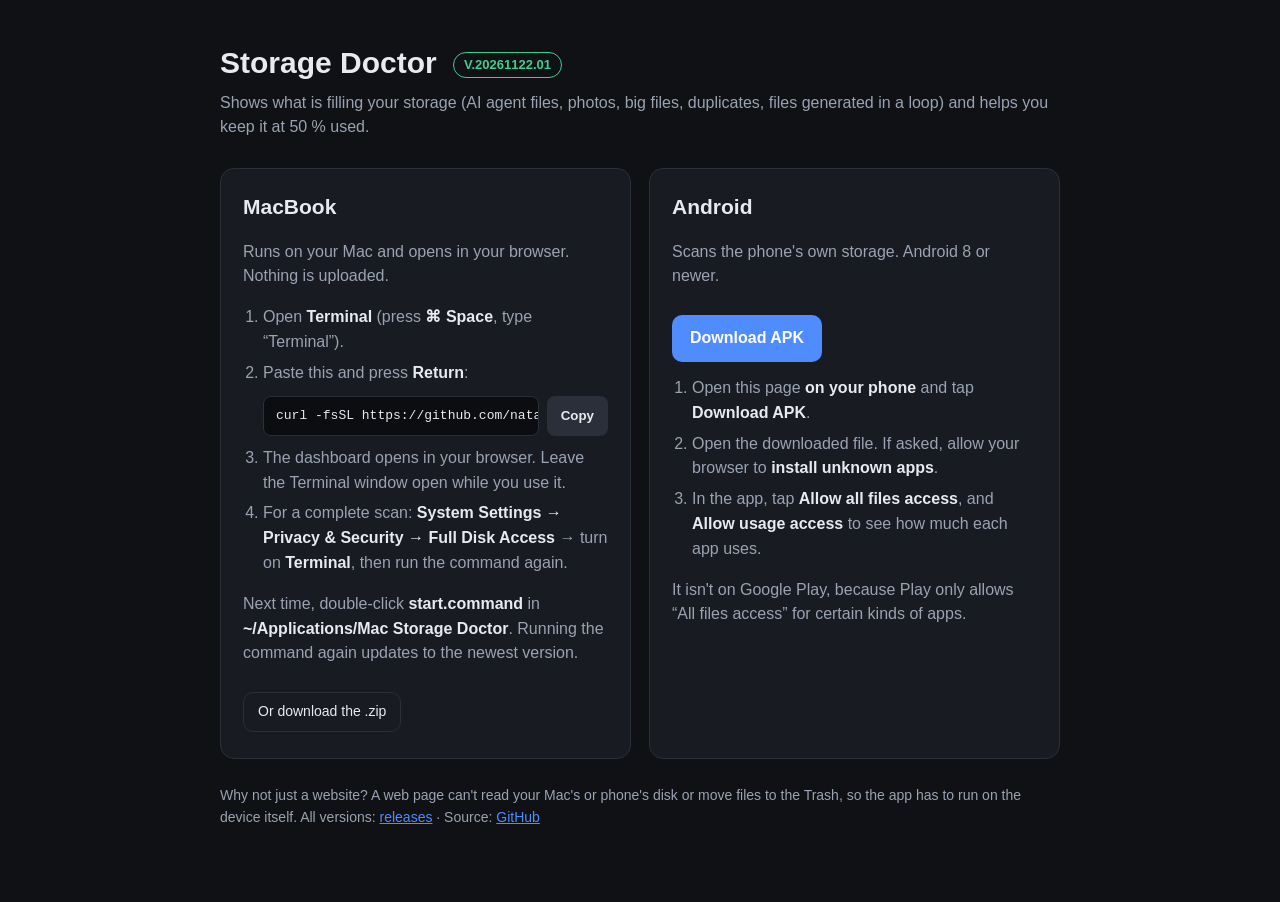
==== docs/index.html @ 53446022 "Release V.20261122.01: install page, Mac one-line installer, release build script Co-Authored-By: De" ====
<!doctype html>
<html lang="en">
<head>
<meta charset="utf-8">
<meta name="viewport" content="width=device-width, initial-scale=1">
<title>Storage Doctor: install for Mac and Android</title>
<style>
  :root { --bg:#0f1115; --card:#181b22; --line:#2a2f3a; --text:#e8eaf0; --muted:#9aa3b2; --accent:#4f8cff; --ok:#3ecf8e; }
  * { box-sizing: border-box; }
  body { margin:0; font:16px/1.55 -apple-system, BlinkMacSystemFont, "Segoe UI", Roboto, sans-serif; background:var(--bg); color:var(--text); }
  main { max-width:880px; margin:0 auto; padding:40px 20px 60px; }
  h1 { font-size:30px; margin:0 0 4px; }
  .ver { display:inline-block; font-size:13px; color:var(--ok); border:1px solid var(--ok); border-radius:999px; padding:2px 10px; margin-left:8px; vertical-align:middle; }
  .lead { color:var(--muted); margin:0 0 28px; }
  .grid { display:grid; grid-template-columns:repeat(auto-fit, minmax(320px, 1fr)); gap:18px; }
  .card { background:var(--card); border:1px solid var(--line); border-radius:14px; padding:22px; }
  .card h2 { margin:0 0 6px; font-size:21px; }
  .card p, .card li { color:var(--muted); }
  ol { padding-left:20px; margin:10px 0 0; }
  li { margin:6px 0; }
  b, strong { color:var(--text); }
  .btn { display:inline-block; background:var(--accent); color:#fff; text-decoration:none; font-weight:600; padding:11px 18px; border-radius:10px; margin:10px 0 4px; }
  .btn.alt { background:transparent; border:1px solid var(--line); color:var(--text); font-weight:500; padding:8px 14px; font-size:14px; }
  .cmd { display:flex; gap:8px; align-items:stretch; margin:10px 0; }
  code.c { flex:1; background:#0b0d11; border:1px solid var(--line); border-radius:8px; padding:10px 12px; font:13px/1.4 ui-monospace, Menlo, monospace; color:var(--text); overflow-x:auto; white-space:nowrap; }
  button.copy { background:var(--line); color:var(--text); border:0; border-radius:8px; padding:0 14px; cursor:pointer; font-weight:600; }
  .note { font-size:14px; color:var(--muted); margin-top:26px; }
  .note a, .card a:not(.btn) { color:var(--accent); }
</style>
</head>
<body>
<main>
  <h1>Storage Doctor <span class="ver">V.20261122.01</span></h1>
  <p class="lead">Shows what is filling your storage (AI agent files, photos, big files, duplicates, files generated in a loop) and helps you keep it at 50&nbsp;% used.</p>

  <div class="grid">
    <section class="card">
      <h2>MacBook</h2>
      <p>Runs on your Mac and opens in your browser. Nothing is uploaded.</p>
      <ol>
        <li>Open <b>Terminal</b> (press <b>⌘ Space</b>, type “Terminal”).</li>
        <li>Paste this and press <b>Return</b>:
          <div class="cmd"><code class="c" id="mac-cmd">curl -fsSL https://github.com/natadej/mac-storage-doctor/releases/latest/download/install.sh | bash</code><button class="copy" data-copy="mac-cmd">Copy</button></div>
        </li>
        <li>The dashboard opens in your browser. Leave the Terminal window open while you use it.</li>
        <li>For a complete scan: <b>System Settings → Privacy &amp; Security → Full Disk Access</b> → turn on <b>Terminal</b>, then run the command again.</li>
      </ol>
      <p>Next time, double-click <b>start.command</b> in <b>~/Applications/Mac Storage Doctor</b>. Running the command again updates to the newest version.</p>
      <a class="btn alt" href="https://github.com/natadej/mac-storage-doctor/releases/latest/download/MacStorageDoctor-mac.zip">Or download the .zip</a>
    </section>

    <section class="card">
      <h2>Android</h2>
      <p>Scans the phone's own storage. Android 8 or newer.</p>
      <a class="btn" href="https://github.com/natadej/mac-storage-doctor/releases/latest/download/StorageDoctor-android.apk">Download APK</a>
      <ol>
        <li>Open this page <b>on your phone</b> and tap <b>Download APK</b>.</li>
        <li>Open the downloaded file. If asked, allow your browser to <b>install unknown apps</b>.</li>
        <li>In the app, tap <b>Allow all files access</b>, and <b>Allow usage access</b> to see how much each app uses.</li>
      </ol>
      <p>It isn't on Google Play, because Play only allows “All files access” for certain kinds of apps.</p>
    </section>
  </div>

  <p class="note">Why not just a website? A web page can't read your Mac's or phone's disk or move files to the Trash, so the app has to run on the device itself.
  All versions: <a href="https://github.com/natadej/mac-storage-doctor/releases">releases</a> · Source: <a href="https://github.com/natadej/mac-storage-doctor">GitHub</a></p>
</main>
<script>
document.querySelectorAll("button.copy").forEach(b => b.addEventListener("click", () => {
  navigator.clipboard.writeText(document.getElementById(b.dataset.copy).textContent).then(() => {
    b.textContent = "Copied"; setTimeout(() => b.textContent = "Copy", 1500);
  });
}));
</script>
</body>
</html>
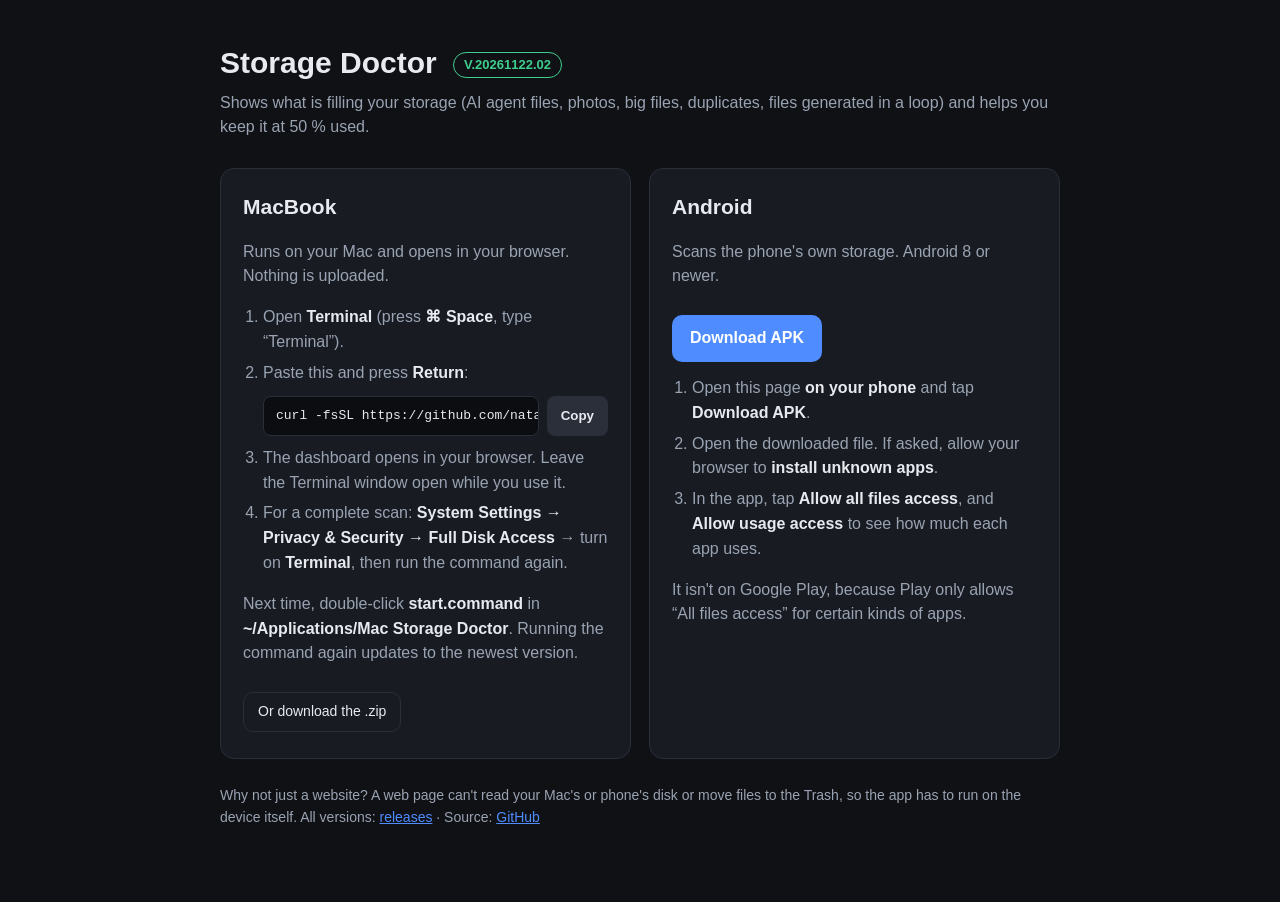
==== commit 217d7179: "Release V.20261122.02: Open button on Mac and Android Co-Authored-By: Devin AI <158243242+devin-ai-i" ====
--- a/docs/index.html
+++ b/docs/index.html
@@ -30,7 +30,7 @@
 </head>
 <body>
 <main>
-  <h1>Storage Doctor <span class="ver">V.20261122.01</span></h1>
+  <h1>Storage Doctor <span class="ver">V.20261122.02</span></h1>
   <p class="lead">Shows what is filling your storage (AI agent files, photos, big files, duplicates, files generated in a loop) and helps you keep it at 50&nbsp;% used.</p>
 
   <div class="grid">
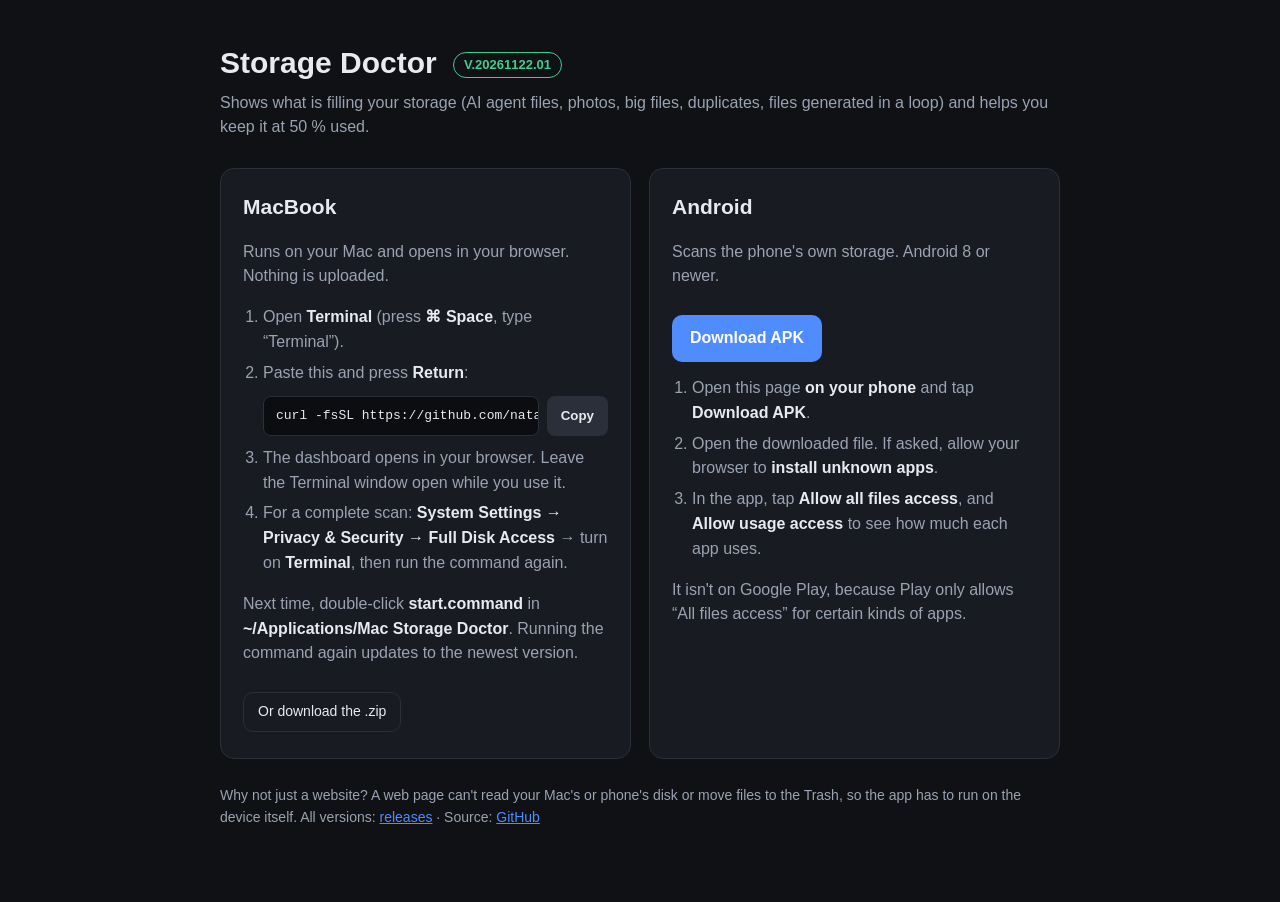
==== commit 0d2f7078: "Merge pull request #7 from natadej/devin/1795330276-release-page Release V.20261122.01: install page" ====
--- a/docs/index.html
+++ b/docs/index.html
@@ -30,7 +30,7 @@
 </head>
 <body>
 <main>
-  <h1>Storage Doctor <span class="ver">V.20261122.02</span></h1>
+  <h1>Storage Doctor <span class="ver">V.20261122.01</span></h1>
   <p class="lead">Shows what is filling your storage (AI agent files, photos, big files, duplicates, files generated in a loop) and helps you keep it at 50&nbsp;% used.</p>
 
   <div class="grid">
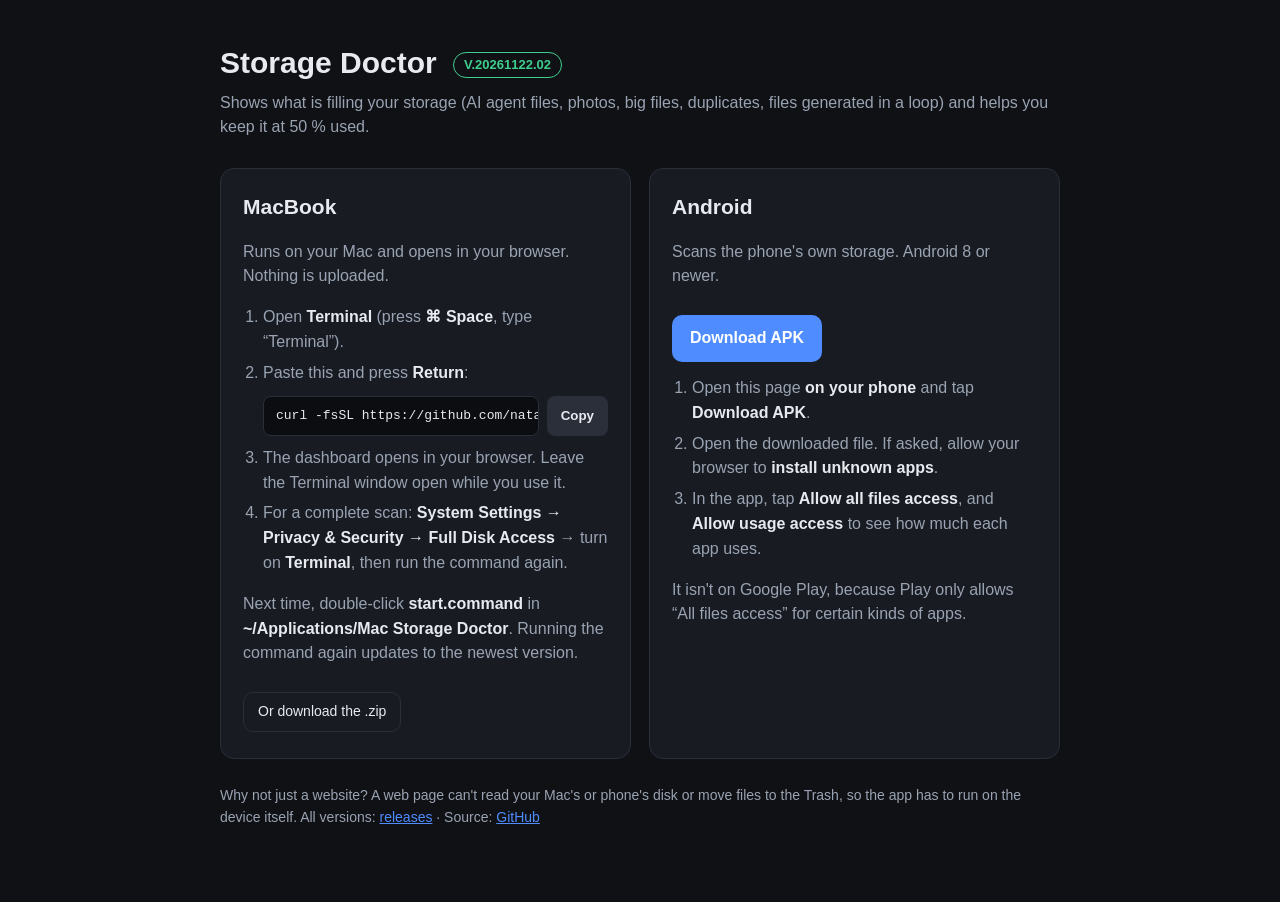
==== commit 9e3fac3b: "Merge pull request #9 from natadej/devin/1795338233-release-02 Co-authored-by: Minn <natadej@gmail.c" ====
--- a/docs/index.html
+++ b/docs/index.html
@@ -30,7 +30,7 @@
 </head>
 <body>
 <main>
-  <h1>Storage Doctor <span class="ver">V.20261122.01</span></h1>
+  <h1>Storage Doctor <span class="ver">V.20261122.02</span></h1>
   <p class="lead">Shows what is filling your storage (AI agent files, photos, big files, duplicates, files generated in a loop) and helps you keep it at 50&nbsp;% used.</p>
 
   <div class="grid">
